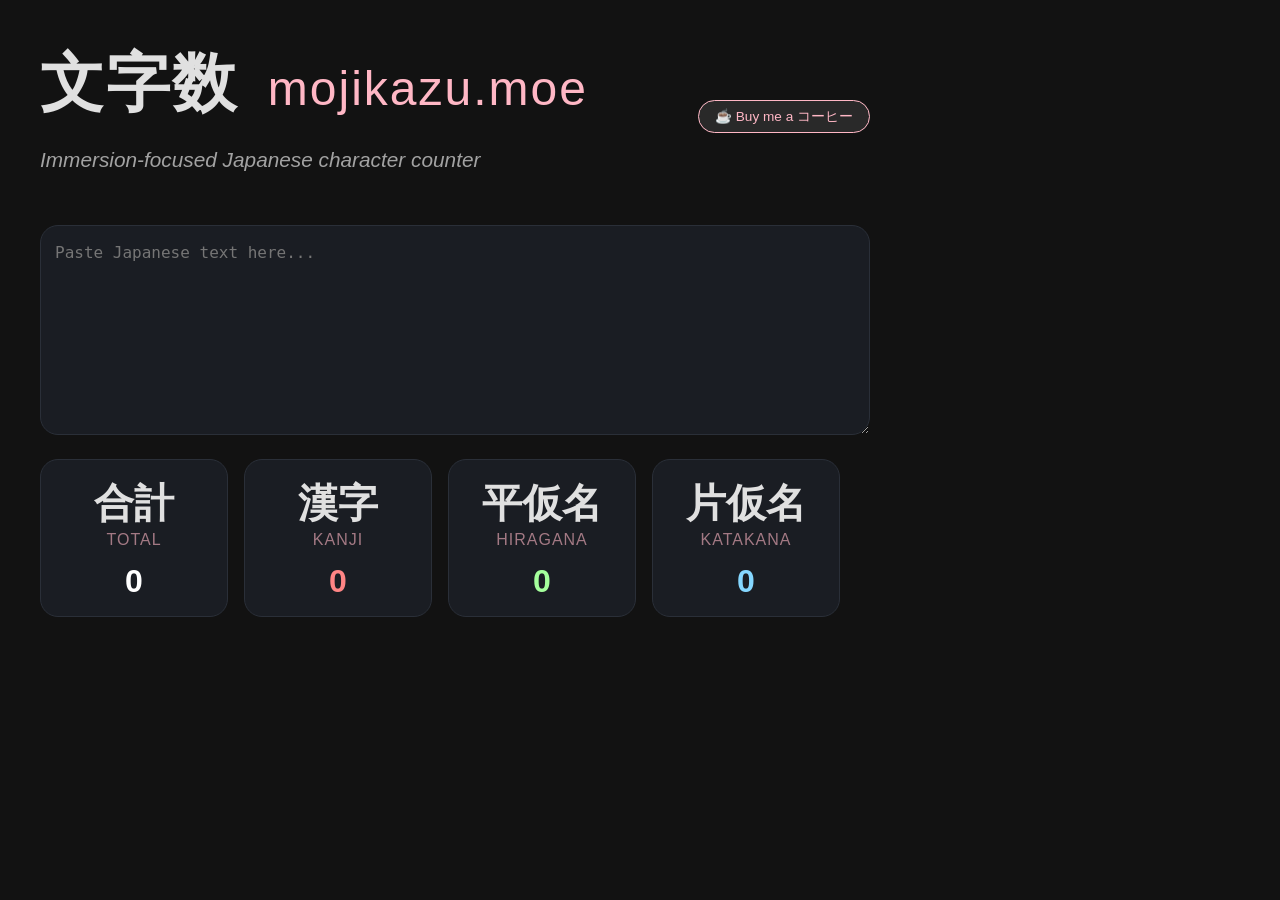
==== index.html @ 2a09e0df "Update index.html" ====
<!DOCTYPE html>
<html lang="en">
<head>
    <meta charset="UTF-8">
    
    <title>mojikazu.moe | Japanese Character Counter</title>
    <meta name="description" content="Accurate Japanese character counting for immersion tracking. No ads, no punctuation fluff.">
    <meta name="viewport" content="width=device-width,initial-scale=1.0">    
    <link rel="stylesheet" href="style.css">
    <link rel="icon" href="data:image/svg+xml,<svg xmlns=%22http://www.w3.org viewBox=%220 0 100 100%22><text y=%22.9em%22 font-size=%2290%22>🌸</text></svg>">
    <script type="module" src="https://pyscript.net/releases/2024.3.1/core.js"></script>
    <meta name="keywords" content="Japanese character count, mojikazu, count kanji, japanese immersion tool, count hiragana katakana">

    <meta property="og:image" content="https://www.mojikazu.moe/og-image.png" />
    <meta property="og:image:width" content="1200" />
    <meta property="og:image:height" content="630" />
    <!-- Facebook Meta Tags -->
    <meta property="og:url" content="https://mojikazu.moe">
    <meta property="og:type" content="website">
    <meta property="og:title" content="mojikazu.moe | Japanese Character Counter">
    <meta property="og:description" content="Accurate Japanese character counting for immersion tracking. No ads, no punctuation fluff.">
    <meta property="og:image" content="https://mojikazu.moe">

<!-- Twitter Meta Tags -->
    <meta name="twitter:card" content="summary_large_image">
    <meta property="twitter:url" content="https://mojikazu.moe">
    <meta name="twitter:title" content="mojikazu.moe | Japanese Character Counter">
    <meta name="twitter:description" content="Accurate Japanese character counting for immersion tracking. No ads, no punctuation fluff.">
    <meta name="twitter:image" content="https://mojikazu.moe">
</head>
<body>
    <nav class="top-nav">
        <div class="brand">
            <h1>文字数 <span class="site-romaji">mojikazu.moe</span></h1>
            <p class="subtitle">Immersion-focused Japanese character counter</p>
        </div>
        <div class="support">
            <a href="https://ko-fi.com/mojikazu" target="_blank" class="kofi-button">
                ☕ <span>Buy me a コーヒー</span>
            </a>
        </div>
    </nav>

    <textarea id="jptext" placeholder="Paste Japanese text here..."></textarea>

    <div class="counter-container">
        <div id="total" class="counter-card">
            <div class="label-group">
                <div class="jp-label">合計</div>
                <div class="en-label">Total</div>
            </div>
            <span>0</span>
        </div>
        <div id="kanji" class="counter-card">
            <div class="label-group">
                <div class="jp-label">漢字</div>
                <div class="en-label">Kanji</div>
            </div>
            <span>0</span>
        </div>
        <div id="hiragana" class="counter-card">
            <div class="label-group">
                <div class="jp-label">平仮名</div>
                <div class="en-label">Hiragana</div>
            </div>
            <span>0</span>
        </div>
        <div id="katakana" class="counter-card">
            <div class="label-group">
                <div class="jp-label">片仮名</div>
                <div class="en-label">Katakana</div>
            </div>
            <span>0</span>
        </div>
    </div>
    
    <script type="py" src="./countjp.py"></script>
</body>
</html>
---- style.css ----
body {
  background-color: #121212;
  color: #e0e0e0;
  font-family: -apple-system, BlinkMacSystemFont, "Segoe UI", Roboto, sans-serif;
  margin: 0;
  padding: 40px;
  display: block;
  text-align: left;
}

h1 {
    font-size: 4rem;
    letter-spacing: 2px;
    margin-top: 0;
    margin-bottom: 0.5rem;
}

.site-romaji {
    color: #ffb7c5;
    font-weight: 300;
    font-size: 0.75em;
    margin-left: 10px;
}

.subtitle {
    opacity: 0.7;
    font-size: 1.3rem;
    font-style: italic;
}

.top-nav {
    display: flex;
    justify-content: space-between;
    align-items: center;
    width: 100%;
    max-width: 830px;
    margin: 0 0 2rem 0;
    padding: 0;
}

.kofi-button {
    background-color: #292929;
    color: #ffb7c5;
    padding: 8px 16px;
    border-radius: 20px;
    text-decoration: none;
    font-size: 0.85rem;
    border: 1px solid #ffb7c5;
    transition: all 0.3s ease;
}

.kofi-button:hover {
    background-color: #ffb7c5;
    color: #121212;
}

.brand {
    text-align: left;
    flex: 1;
}

#jptext {
  width: 100%;
  max-width: 800px;
  height: 180px;
  padding: 14px;
  font-size: 16px;
  line-height: 1.6;
  color: #f5f5f5;
  background-color: #1a1d23;
  border: 1px solid #2a2f38;
  border-radius: 18px;
  outline: none;
  resize: vertical;
  transition: border-color 0.2s ease, box-shadow 0.2s ease;
}

#jptext:focus {
  border-color: #4da3ff;
  box-shadow: 0 0 0 2px rgba(77, 163, 255, 0.2);
}

.counter-container {
  margin-top: 20px;
  display: grid;
  grid-template-columns: repeat(auto-fit, minmax(150px, 1fr));
  gap: 16px;
  max-width: 800px;
}

/* === Counter Cards === */
#total, #kanji, #hiragana, #katakana {
  background-color: #1a1d23;
  border: 1px solid #2a2f38;
  border-radius: 18px;
  padding: 16px;
  text-align: center;
  font-size: 20px;
  color: #a8b0bf;
  transition: transform 0.15s ease, border-color 0.2s ease;
}

#total span,
#kanji span,
#hiragana span,
#katakana span {
  display: block;
  margin-top: 6px;
  font-size: 32px;
  font-weight: 600;
  color: #ffffff;
}

.counter-card {
    display: flex;
    flex-direction: column;
    align-items: center; /* Centers everything horizontally inside the card */
    padding: 16px;
    background-color: #1a1d23;
    border-radius: 18px;
    border: 1px solid #2a2f38;
}

.label-group {
    display: flex;
    flex-direction: column; /* This stacks the JP and EN text */
    align-items: center;
    margin-bottom: 8px;
}

.jp-label {
    font-size: 2.5rem;
    font-weight: bold;
    color: #e0e0e0;
}

.en-label {
    font-size: 1rem;
    text-transform: uppercase;
    letter-spacing: 1px;
    opacity: 0.6;
    color: #ffb7c5; /* Using your Sakura Pink for the English sub-label */
}

.counter-card span {
    font-size: 2.2rem;
    font-weight: 700;
}

#total:hover,
#kanji:hover,
#hiragana:hover,
#katakana:hover {
  border-color: #4da3ff;
  transform: translateY(-2px);
}

#kanji span {
  color: #ff8585;
}

#hiragana span {
  color: #a5ff9c;
}

#katakana span {
  color: #85d7ff;
}

#total span {
  color: #ffffff;
}
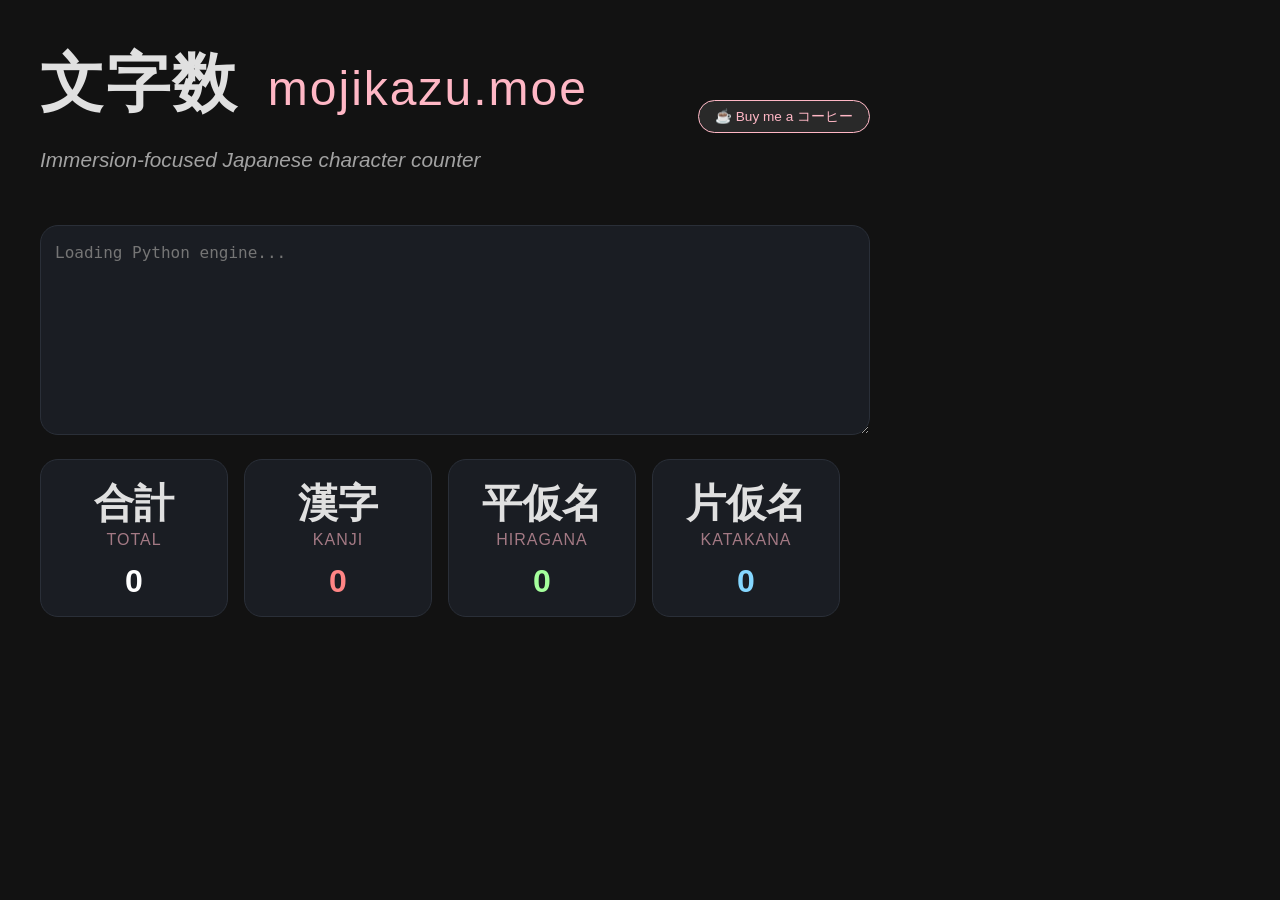
==== commit c80eefad: "Update index.html" ====
--- a/index.html
+++ b/index.html
@@ -2,15 +2,16 @@
 <html lang="en">
 <head>
     <meta charset="UTF-8">
+    <meta name="viewport" content="width=device-width,initial-scale=1.0">    
+    <link rel="stylesheet" href="style.css">
+    <script type="module" src="https://pyscript.net/releases/2024.3.1/core.js"></script>
+    <meta name="keywords" content="Japanese character count, mojikazu, count kanji, japanese immersion tool, count hiragana katakana">
     
+    <!-- Favicon -->
+     <link rel="icon" href="data:image/svg+xml,<svg xmlns='http://www.w3.org/2000/svg' viewBox='0 0 100 100'><text y='.9em' font-size='90'>🌸</text></svg>">  
+    <!-- HTML Meta Tags -->
     <title>mojikazu.moe | Japanese Character Counter</title>
     <meta name="description" content="Accurate Japanese character counting for immersion tracking. No ads, no punctuation fluff.">
-    <meta name="viewport" content="width=device-width,initial-scale=1.0">    
-    <link rel="stylesheet" href="style.css">
-    <link rel="icon" href="data:image/svg+xml,<svg xmlns=%22http://www.w3.org viewBox=%220 0 100 100%22><text y=%22.9em%22 font-size=%2290%22>🌸</text></svg>">
-    <script type="module" src="https://pyscript.net/releases/2024.3.1/core.js"></script>
-    <meta name="keywords" content="Japanese character count, mojikazu, count kanji, japanese immersion tool, count hiragana katakana">
-
     <meta property="og:image" content="https://www.mojikazu.moe/og-image.png" />
     <meta property="og:image:width" content="1200" />
     <meta property="og:image:height" content="630" />
@@ -19,14 +20,22 @@
     <meta property="og:type" content="website">
     <meta property="og:title" content="mojikazu.moe | Japanese Character Counter">
     <meta property="og:description" content="Accurate Japanese character counting for immersion tracking. No ads, no punctuation fluff.">
-    <meta property="og:image" content="https://mojikazu.moe">
-
-<!-- Twitter Meta Tags -->
+    <meta property="og:image" content="https://www.mojikazu.moe/og-image.png">
+    <!-- Twitter Meta Tags -->
     <meta name="twitter:card" content="summary_large_image">
     <meta property="twitter:url" content="https://mojikazu.moe">
     <meta name="twitter:title" content="mojikazu.moe | Japanese Character Counter">
     <meta name="twitter:description" content="Accurate Japanese character counting for immersion tracking. No ads, no punctuation fluff.">
-    <meta name="twitter:image" content="https://mojikazu.moe">
+    <meta name="twitter:image" content="https://www.mojikazu.moe/og-image.png">
+    <!-- Google tag (gtag.js) -->
+    <script async src="https://www.googletagmanager.com/gtag/js?id=G-9GD28HQR89"></script>
+    <script>
+      window.dataLayer = window.dataLayer || [];
+      function gtag(){dataLayer.push(arguments);}
+      gtag('js', new Date());
+
+      gtag('config', 'G-9GD28HQR89');
+    </script>
 </head>
 <body>
     <nav class="top-nav">
@@ -41,7 +50,7 @@
         </div>
     </nav>
 
-    <textarea id="jptext" placeholder="Paste Japanese text here..."></textarea>
+    <textarea id="jptext" disabled placeholder="Loading Python engine..."></textarea>
 
     <div class="counter-container">
         <div id="total" class="counter-card">
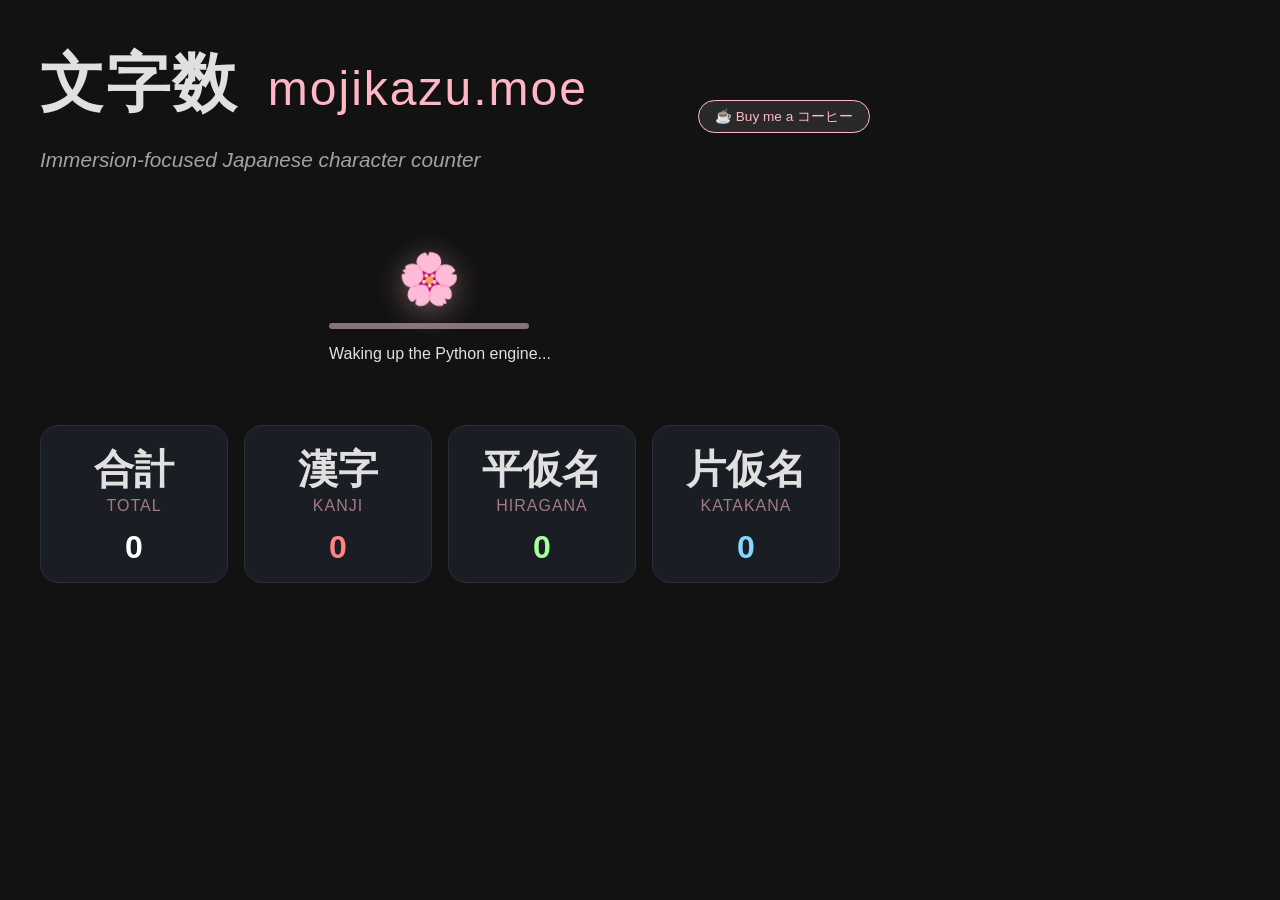
==== commit aa44141d: "loading cleanup" ====
--- a/index.html
+++ b/index.html
@@ -50,7 +50,22 @@
         </div>
     </nav>
 
-    <textarea id="jptext" disabled placeholder="Loading Python engine..."></textarea>
+
+<div id="app-wrapper">
+    <textarea id="jptext" class="loading-state" disabled placeholder=""></textarea>
+
+    <div id="loader-overlay">
+        <div id="loader-content">
+            <div class="sakura-wrapper">
+                <div class="sakura">🌸</div>
+            </div>
+            <div class="progress-container">
+                <div class="progress-bar"></div>
+            </div>
+            <p>Waking up the Python engine...</p>
+        </div>
+    </div>
+</div>
 
     <div class="counter-container">
         <div id="total" class="counter-card">
--- a/style.css
+++ b/style.css
@@ -1,3 +1,5 @@
+textarea { background-color: #1a1d23 !important; }
+
 body {
   background-color: #121212;
   color: #e0e0e0;
@@ -9,75 +11,156 @@
 }
 
 h1 {
-    font-size: 4rem;
-    letter-spacing: 2px;
-    margin-top: 0;
-    margin-bottom: 0.5rem;
+  font-size: 4rem;
+  letter-spacing: 2px;
+  margin-top: 0;
+  margin-bottom: 0.5rem;
 }
 
 .site-romaji {
-    color: #ffb7c5;
-    font-weight: 300;
-    font-size: 0.75em;
-    margin-left: 10px;
+  color: #ffb7c5;
+  font-weight: 300;
+  font-size: 0.75em;
+  margin-left: 10px;
 }
 
 .subtitle {
-    opacity: 0.7;
-    font-size: 1.3rem;
-    font-style: italic;
+  opacity: 0.7;
+  font-size: 1.3rem;
+  font-style: italic;
 }
 
 .top-nav {
-    display: flex;
-    justify-content: space-between;
-    align-items: center;
-    width: 100%;
-    max-width: 830px;
-    margin: 0 0 2rem 0;
-    padding: 0;
+  display: flex;
+  justify-content: space-between;
+  align-items: center;
+  width: 100%;
+  max-width: 830px;
+  margin: 0 0 2rem 0;
+  padding: 0;
 }
 
 .kofi-button {
-    background-color: #292929;
-    color: #ffb7c5;
-    padding: 8px 16px;
-    border-radius: 20px;
-    text-decoration: none;
-    font-size: 0.85rem;
-    border: 1px solid #ffb7c5;
-    transition: all 0.3s ease;
+  background-color: #292929;
+  color: #ffb7c5;
+  padding: 8px 16px;
+  border-radius: 20px;
+  text-decoration: none;
+  font-size: 0.85rem;
+  border: 1px solid #ffb7c5;
+  transition: all 0.3s ease;
 }
 
 .kofi-button:hover {
-    background-color: #ffb7c5;
-    color: #121212;
+  background-color: #ffb7c5;
+  color: #121212;
 }
 
 .brand {
-    text-align: left;
-    flex: 1;
+  text-align: left;
+  flex: 1;
+}
+
+#app-wrapper {
+position: relative;
+width: 100%;
+max-width: 800px;
+min-height: 180px;
+margin-bottom: 20px;
+background-color: transparent;
 }
 
 #jptext {
-  width: 100%;
-  max-width: 800px;
-  height: 180px;
-  padding: 14px;
-  font-size: 16px;
-  line-height: 1.6;
-  color: #f5f5f5;
-  background-color: #1a1d23;
-  border: 1px solid #2a2f38;
-  border-radius: 18px;
-  outline: none;
-  resize: vertical;
-  transition: border-color 0.2s ease, box-shadow 0.2s ease;
+width: 100%;
+min-height: 180px;
+padding: 14px;
+font-size: 16px;
+line-height: 1.6;
+color: #f5f5f5;
+background-color: #1a1d23;
+border: 1px solid #2a2f38;
+border-radius: 18px;
+outline: none;
+resize: vertical;
+box-sizing: border-box;
+display: block;
+position: absolute;
+top: 0;
+left: 0;
+opacity: 0;
+visibility: hidden;
+transition: opacity 0.3s ease-out, border-color 0.2s ease, box-shadow 0.2s ease;
+}
+
+#jptext.ready {
+opacity: 1;
+visibility: visible;
+position: relative;
+z-index: 5;
+background-color: #1a1d23;
 }
 
 #jptext:focus {
-  border-color: #4da3ff;
-  box-shadow: 0 0 0 2px rgba(77, 163, 255, 0.2);
+border-color: #4da3ff;
+box-shadow: 0 0 0 2px rgba(77, 163, 255, 0.2);
+}
+
+#loader-overlay {
+position: absolute;
+top: 0;
+left: 0;
+width: 100%;
+height: 100%;
+background-color: transparent;
+display: flex;
+justify-content: center;
+align-items: center;
+z-index: 10;
+pointer-events: none;
+opacity: 1;
+visibility: visible;
+transition: opacity 1.2s ease-in-out, transform 1.2s ease-in-out, visibility 1.2s ease-in-out;
+}
+
+#loader-overlay.hidden {
+opacity: 0;
+visibility: hidden;
+transform: translateY(40px);
+pointer-events: none;
+}
+
+.sakura-wrapper {
+  width: 200px;
+  text-align: center;
+  margin-bottom: 15px;
+}
+
+.sakura {
+  display: inline-block;
+  font-size: 50px;
+  transform-origin: center;
+  animation: spin 3s linear infinite;
+  filter: drop-shadow(0 5px 15px rgba(255, 183, 197, 0.4));
+}
+
+.progress-container {
+  width: 200px;
+  height: 6px;
+  background-color: rgba(255, 209, 220, 0.5);
+  border-radius: 3px;
+  overflow: hidden;
+}
+
+.progress-bar {
+  width: 0%;
+  height: 100%;
+  background-color: #ff69b4;
+  transition: width 0.5s ease-in-out;
+}
+
+@keyframes spin {
+  from { transform: rotate(0deg); }
+  to { transform: rotate(360deg); }
 }
 
 .counter-container {
@@ -88,85 +171,73 @@
   max-width: 800px;
 }
 
-/* === Counter Cards === */
 #total, #kanji, #hiragana, #katakana {
-  background-color: #1a1d23;
-  border: 1px solid #2a2f38;
-  border-radius: 18px;
-  padding: 16px;
-  text-align: center;
-  font-size: 20px;
-  color: #a8b0bf;
-  transition: transform 0.15s ease, border-color 0.2s ease;
+background-color: #1a1d23;
+border: 1px solid #2a2f38;
+border-radius: 18px;
+padding: 16px;
+text-align: center;
+font-size: 20px;
+color: #a8b0bf;
+transition: transform 0.15s ease, border-color 0.2s ease;
 }
 
 #total span,
 #kanji span,
 #hiragana span,
 #katakana span {
-  display: block;
-  margin-top: 6px;
-  font-size: 32px;
-  font-weight: 600;
-  color: #ffffff;
+display: block;
+margin-top: 6px;
+font-size: 32px;
+font-weight: 600;
+color: #ffffff;
 }
 
 .counter-card {
-    display: flex;
-    flex-direction: column;
-    align-items: center; /* Centers everything horizontally inside the card */
-    padding: 16px;
-    background-color: #1a1d23;
-    border-radius: 18px;
-    border: 1px solid #2a2f38;
+  display: flex;
+  flex-direction: column;
+  align-items: center;
+  padding: 16px;
+  background-color: #1a1d23;
+  border-radius: 18px;
+  border: 1px solid #2a2f38;
 }
 
 .label-group {
-    display: flex;
-    flex-direction: column; /* This stacks the JP and EN text */
-    align-items: center;
-    margin-bottom: 8px;
+  display: flex;
+  flex-direction: column;
+  align-items: center;
+  margin-bottom: 8px;
 }
 
 .jp-label {
-    font-size: 2.5rem;
-    font-weight: bold;
-    color: #e0e0e0;
+  font-size: 2.5rem;
+  font-weight: bold;
+  color: #e0e0e0;
 }
 
 .en-label {
-    font-size: 1rem;
-    text-transform: uppercase;
-    letter-spacing: 1px;
-    opacity: 0.6;
-    color: #ffb7c5; /* Using your Sakura Pink for the English sub-label */
+  font-size: 1rem;
+  text-transform: uppercase;
+  letter-spacing: 1px;
+  opacity: 0.6;
+  color: #ffb7c5;
 }
 
 .counter-card span {
-    font-size: 2.2rem;
-    font-weight: 700;
+  font-size: 2.2rem;
+  font-weight: 700;
 }
 
 #total:hover,
 #kanji:hover,
 #hiragana:hover,
 #katakana:hover {
-  border-color: #4da3ff;
-  transform: translateY(-2px);
-}
-
-#kanji span {
-  color: #ff8585;
-}
-
-#hiragana span {
-  color: #a5ff9c;
-}
-
-#katakana span {
-  color: #85d7ff;
-}
-
-#total span {
-  color: #ffffff;
-}
+border-color: #4da3ff;
+transform: translateY(-2px);
+}
+
+#kanji span { color: #ff8585; }
+#hiragana span { color: #a5ff9c; }
+#katakana span { color: #85d7ff; }
+#total span { color: #ffffff; }
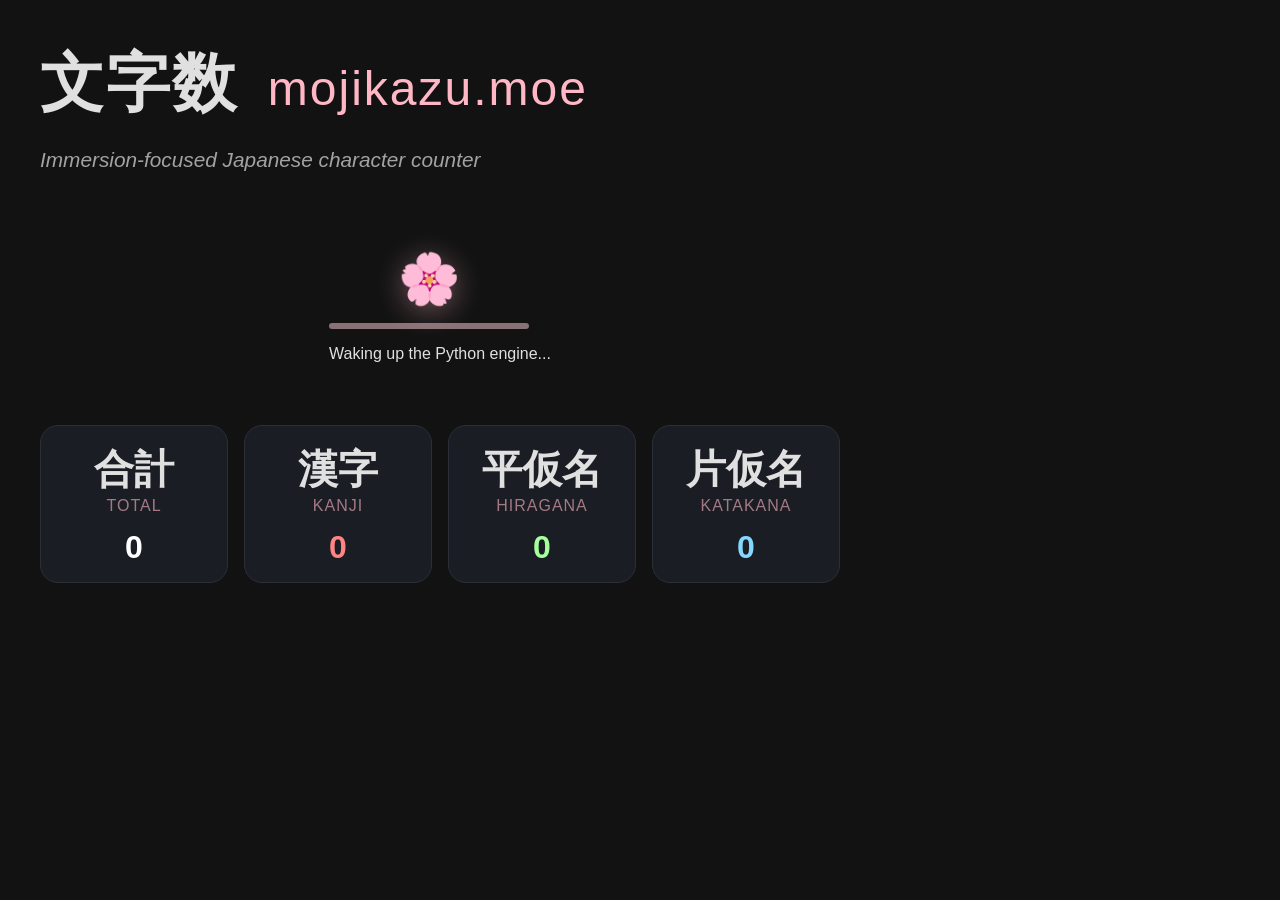
==== commit 59f4610c: "Update index.html" ====
--- a/index.html
+++ b/index.html
@@ -42,11 +42,6 @@
         <div class="brand">
             <h1>文字数 <span class="site-romaji">mojikazu.moe</span></h1>
             <p class="subtitle">Immersion-focused Japanese character counter</p>
-        </div>
-        <div class="support">
-            <a href="https://ko-fi.com/mojikazu" target="_blank" class="kofi-button">
-                ☕ <span>Buy me a コーヒー</span>
-            </a>
         </div>
     </nav>
 
